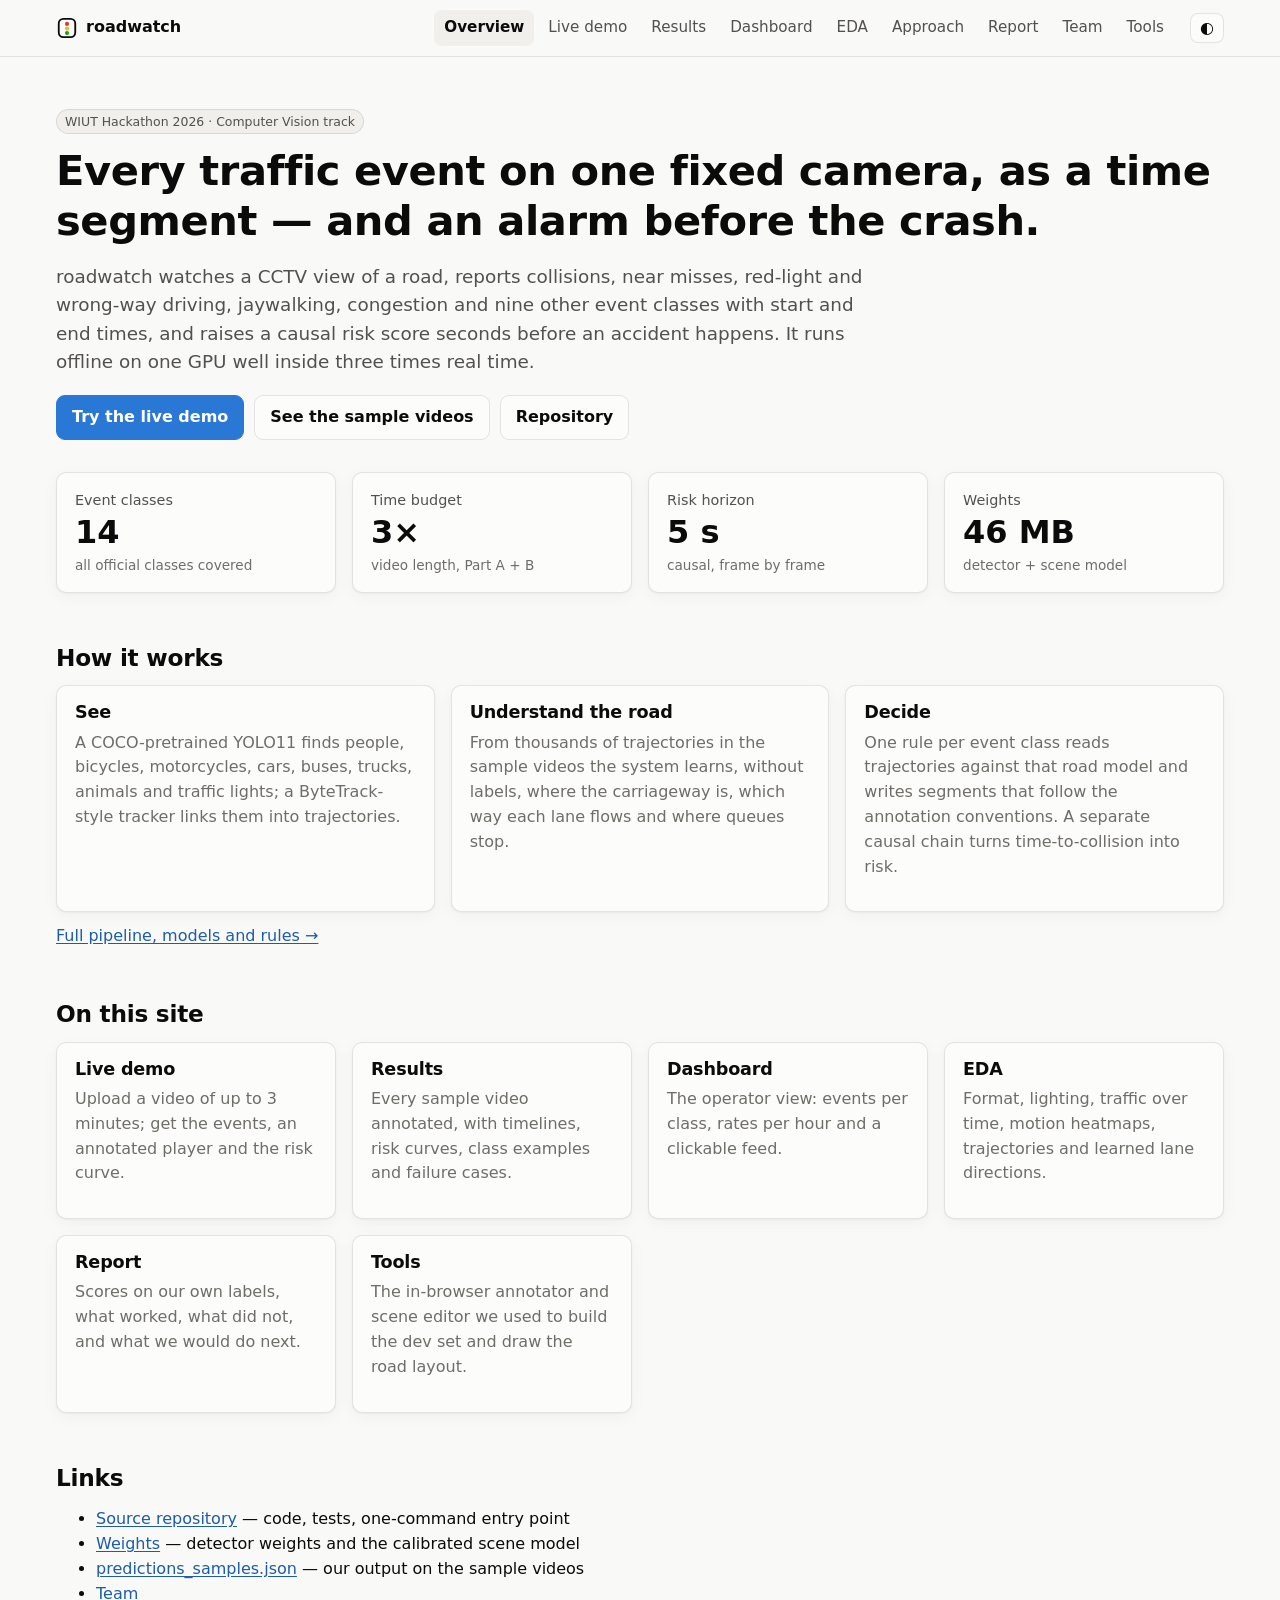
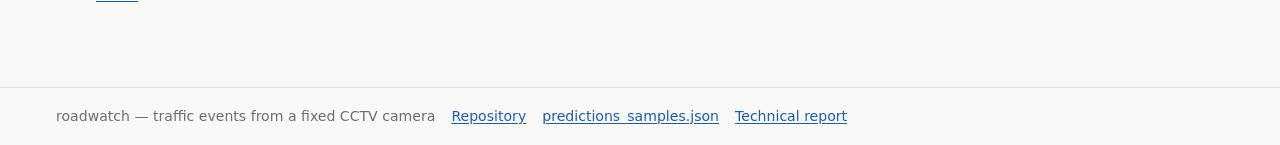
==== web/static/index.html @ 5e7b6d79 "Add website and live-demo backend, README and Dockerfiles - FastAPI app: static site + upload API wi" ====
<!doctype html>
<html lang="en">
<head>
  <meta charset="utf-8">
  <meta name="viewport" content="width=device-width, initial-scale=1">
  <title>roadwatch</title>
  <meta name="description" content="Traffic events from a fixed road camera: fourteen classes of incidents as time segments, plus an alarm before accidents.">
  <link rel="stylesheet" href="css/site.css">
</head>
<body>
<main>
  <section class="hero">
    <p class="pill">WIUT Hackathon 2026 · Computer Vision track</p>
    <h1>Every traffic event on one fixed camera, as a time segment — and an alarm before the crash.</h1>
    <p class="lead">roadwatch watches a CCTV view of a road, reports collisions, near misses, red-light and wrong-way
      driving, jaywalking, congestion and nine other event classes with start and end times, and raises a causal risk
      score seconds before an accident happens. It runs offline on one GPU well inside three times real time.</p>
    <div class="cta">
      <a class="btn primary" href="demo.html">Try the live demo</a>
      <a class="btn" href="results.html">See the sample videos</a>
      <a class="btn" href="https://github.com/retired-snowfall/some_shi">Repository</a>
    </div>
  </section>

  <div class="grid grid-4" id="tiles" style="margin-top:24px"></div>

  <h2>How it works</h2>
  <div class="grid grid-3">
    <div class="card"><h3>See</h3><p class="muted">A COCO-pretrained YOLO11 finds people, bicycles, motorcycles, cars, buses,
      trucks, animals and traffic lights; a ByteTrack-style tracker links them into trajectories.</p></div>
    <div class="card"><h3>Understand the road</h3><p class="muted">From thousands of trajectories in the sample videos the
      system learns, without labels, where the carriageway is, which way each lane flows and where queues stop.</p></div>
    <div class="card"><h3>Decide</h3><p class="muted">One rule per event class reads trajectories against that road model and
      writes segments that follow the annotation conventions. A separate causal chain turns time-to-collision into risk.</p></div>
  </div>
  <p style="margin-top:12px"><a href="approach.html">Full pipeline, models and rules →</a></p>

  <h2>On this site</h2>
  <div class="grid grid-3">
    <a class="card" href="demo.html" style="text-decoration:none;color:inherit"><h3>Live demo</h3><p class="muted">Upload a video of up to 3 minutes; get the events, an annotated player and the risk curve.</p></a>
    <a class="card" href="results.html" style="text-decoration:none;color:inherit"><h3>Results</h3><p class="muted">Every sample video annotated, with timelines, risk curves, class examples and failure cases.</p></a>
    <a class="card" href="dashboard.html" style="text-decoration:none;color:inherit"><h3>Dashboard</h3><p class="muted">The operator view: events per class, rates per hour and a clickable feed.</p></a>
    <a class="card" href="eda.html" style="text-decoration:none;color:inherit"><h3>EDA</h3><p class="muted">Format, lighting, traffic over time, motion heatmaps, trajectories and learned lane directions.</p></a>
    <a class="card" href="report.html" style="text-decoration:none;color:inherit"><h3>Report</h3><p class="muted">Scores on our own labels, what worked, what did not, and what we would do next.</p></a>
    <a class="card" href="tools.html" style="text-decoration:none;color:inherit"><h3>Tools</h3><p class="muted">The in-browser annotator and scene editor we used to build the dev set and draw the road layout.</p></a>
  </div>

  <h2>Links</h2>
  <ul>
    <li><a href="https://github.com/retired-snowfall/some_shi">Source repository</a> — code, tests, one-command entry point</li>
    <li><a href="https://github.com/retired-snowfall/some_shi/tree/main/weights">Weights</a> — detector weights and the calibrated scene model</li>
    <li><a href="data/predictions_samples.json">predictions_samples.json</a> — our output on the sample videos</li>
    <li><a href="team.html">Team</a></li>
  </ul>
</main>
<script type="module">
  import { chrome, el, getJSON } from "./js/common.js";
  chrome();
  const tile = (label, value, note) => el("div", { class: "card stat" }, el("div", { class: "label" }, label),
    el("div", { class: "value" }, value), el("div", { class: "note" }, note));
  const tiles = document.getElementById("tiles");
  tiles.replaceChildren(tile("Event classes", "14", "all official classes covered"),
    tile("Time budget", "3×", "video length, Part A + B"), tile("Risk horizon", "5 s", "causal, frame by frame"),
    tile("Weights", "46 MB", "detector + scene model"));
  getJSON("data/index.json").then((idx) => {
    const mins = idx.videos.reduce((a, v) => a + v.duration, 0) / 60;
    const n = idx.videos.reduce((a, v) => a + v.n_events, 0);
    const rt = Math.max(...idx.videos.map((v) => v.timings.realtime_factor));
    tiles.replaceChildren(tile("Sample video analysed", `${mins.toFixed(1)} min`, `${idx.videos.length} clips`),
      tile("Events found", String(n), "on the sample videos"),
      tile("Slowest video", `${rt.toFixed(2)}×`, `real time, Part A on ${idx.videos[0].timings.device.toUpperCase()}`),
      tile("Event classes", "14", "all official classes covered"));
  }).catch(() => {});
</script>
</body>
</html>
---- web/static/css/site.css ----
/* roadwatch site — shared tokens, layout and components. Light + dark (OS setting or toggle). */
:root {
  color-scheme: light;
  --page: #f9f9f7;
  --surface: #fcfcfb;
  --surface-2: #f0efec;
  --ink: #0b0b0b;
  --ink-2: #52514e;
  --muted: #6f6d68;
  --grid: #e1e0d9;
  --axis: #c3c2b7;
  --border: rgba(11, 11, 11, 0.10);
  --accent: #2a78d6;
  --accent-ink: #1c5cab;
  --fam-collision: #2a78d6;
  --fam-signal: #eb6834;
  --fam-manoeuvre: #1baf7a;
  --fam-pedestrian: #eda100;
  --fam-state: #e87ba4;
  --good: #0ca30c;
  --warning: #fab219;
  --critical: #d03b3b;
  --wash: rgba(42, 120, 214, 0.10);
  --radius: 10px;
  --shadow: 0 1px 2px rgba(0, 0, 0, 0.04), 0 4px 16px rgba(0, 0, 0, 0.04);
  --font: system-ui, -apple-system, "Segoe UI", Roboto, sans-serif;
  --mono: ui-monospace, "SF Mono", Menlo, Consolas, monospace;
}
@media (prefers-color-scheme: dark) {
  :root:not([data-theme="light"]) {
    color-scheme: dark;
    --page: #0d0d0d;
    --surface: #1a1a19;
    --surface-2: #232321;
    --ink: #ffffff;
    --ink-2: #c3c2b7;
    --muted: #9a988f;
    --grid: #2c2c2a;
    --axis: #383835;
    --border: rgba(255, 255, 255, 0.10);
    --accent: #3987e5;
    --accent-ink: #86b6ef;
    --fam-collision: #3987e5;
    --fam-signal: #d95926;
    --fam-manoeuvre: #199e70;
    --fam-pedestrian: #c98500;
    --fam-state: #d55181;
    --wash: rgba(57, 135, 229, 0.14);
    --shadow: none;
  }
}
:root[data-theme="dark"] {
  color-scheme: dark;
  --page: #0d0d0d;
  --surface: #1a1a19;
  --surface-2: #232321;
  --ink: #ffffff;
  --ink-2: #c3c2b7;
  --muted: #9a988f;
  --grid: #2c2c2a;
  --axis: #383835;
  --border: rgba(255, 255, 255, 0.10);
  --accent: #3987e5;
  --accent-ink: #86b6ef;
  --fam-collision: #3987e5;
  --fam-signal: #d95926;
  --fam-manoeuvre: #199e70;
  --fam-pedestrian: #c98500;
  --fam-state: #d55181;
  --wash: rgba(57, 135, 229, 0.14);
  --shadow: none;
}

* { box-sizing: border-box; }
html { -webkit-text-size-adjust: 100%; }
body {
  margin: 0;
  background: var(--page);
  color: var(--ink);
  font: 16px/1.55 var(--font);
}
a { color: var(--accent-ink); text-underline-offset: 2px; }
img, video { max-width: 100%; display: block; }
code, pre { font-family: var(--mono); font-size: 0.9em; }
pre { background: var(--surface-2); padding: 12px 14px; border-radius: 8px; overflow-x: auto; }
h1, h2, h3 { line-height: 1.2; letter-spacing: -0.01em; }
h1 { font-size: clamp(1.8rem, 4vw, 2.6rem); margin: 0 0 0.4em; }
h2 { font-size: 1.45rem; margin: 2.2em 0 0.6em; }
h3 { font-size: 1.1rem; margin: 1.4em 0 0.4em; }
p { margin: 0 0 1em; }
.lead { font-size: 1.15rem; color: var(--ink-2); max-width: 70ch; }
.muted { color: var(--muted); }
.small { font-size: 0.875rem; }
.num { font-variant-numeric: tabular-nums; }

/* ---------- header / nav */
.site-header {
  position: sticky; top: 0; z-index: 20;
  background: color-mix(in srgb, var(--page) 88%, transparent);
  backdrop-filter: blur(8px);
  border-bottom: 1px solid var(--border);
}
.nav {
  max-width: 1200px; margin: 0 auto; padding: 10px 16px;
  display: flex; align-items: center; gap: 16px;
}
.brand { font-weight: 700; color: var(--ink); text-decoration: none; display: flex; align-items: center; gap: 8px; }
.brand svg { width: 22px; height: 22px; }
.nav-links { display: flex; gap: 4px; flex-wrap: wrap; margin-left: auto; }
.nav-links a {
  color: var(--ink-2); text-decoration: none; padding: 6px 10px; border-radius: 8px; font-size: 0.95rem;
}
.nav-links a:hover { background: var(--surface-2); color: var(--ink); }
.nav-links a[aria-current="page"] { color: var(--ink); background: var(--surface-2); font-weight: 600; }
.theme-toggle, .menu-toggle {
  border: 1px solid var(--border); background: var(--surface); color: var(--ink);
  border-radius: 8px; padding: 6px 9px; cursor: pointer; font: inherit; line-height: 1;
}
.menu-toggle { display: none; margin-left: auto; }
@media (max-width: 860px) {
  .menu-toggle { display: inline-block; }
  .nav { flex-wrap: wrap; }
  .nav-links { display: none; width: 100%; flex-direction: column; margin: 0; }
  .nav-links.open { display: flex; }
}

/* ---------- layout */
main { max-width: 1200px; margin: 0 auto; padding: 28px 16px 64px; }
.grid { display: grid; gap: 16px; }
.grid-2 { grid-template-columns: repeat(auto-fit, minmax(320px, 1fr)); }
.grid-3 { grid-template-columns: repeat(auto-fit, minmax(240px, 1fr)); }
.grid-4 { grid-template-columns: repeat(auto-fit, minmax(150px, 1fr)); }
.card {
  background: var(--surface); border: 1px solid var(--border); border-radius: var(--radius);
  padding: 16px 18px; box-shadow: var(--shadow); min-width: 0;
}
.card h3 { margin-top: 0; }
.section-intro { max-width: 75ch; color: var(--ink-2); }
.hero { padding: 24px 0 8px; }
.hero .cta { display: flex; gap: 10px; flex-wrap: wrap; margin-top: 18px; }
.btn {
  display: inline-flex; align-items: center; gap: 8px; border-radius: 9px; padding: 9px 15px;
  font: inherit; font-weight: 600; text-decoration: none; cursor: pointer;
  border: 1px solid var(--border); background: var(--surface); color: var(--ink);
}
.btn.primary { background: var(--accent); border-color: var(--accent); color: #fff; }
.btn:disabled { opacity: 0.55; cursor: not-allowed; }
.pill {
  display: inline-block; font-size: 0.78rem; padding: 2px 8px; border-radius: 999px;
  background: var(--surface-2); color: var(--ink-2); border: 1px solid var(--border);
}

/* ---------- stat tiles */
.stat .label { color: var(--ink-2); font-size: 0.9rem; }
.stat .value { font-size: clamp(1.5rem, 4vw, 2rem); font-weight: 650; line-height: 1.1; margin-top: 4px; }
.stat .note { color: var(--muted); font-size: 0.85rem; margin-top: 4px; }

/* ---------- tables */
.table-wrap { overflow-x: auto; }
table { border-collapse: collapse; width: 100%; font-size: 0.93rem; }
th, td { text-align: left; padding: 7px 10px; border-bottom: 1px solid var(--grid); vertical-align: top; }
th { color: var(--ink-2); font-weight: 600; white-space: nowrap; }
td.num, th.num { text-align: right; font-variant-numeric: tabular-nums; }
table.kv th { white-space: normal; width: 45%; }
tr.clickable { cursor: pointer; }
tr.clickable:hover td { background: var(--surface-2); }

/* ---------- family swatches (identity is never colour alone: always beside a text label) */
.swatch { display: inline-block; width: 10px; height: 10px; border-radius: 3px; margin-right: 6px; vertical-align: 0; }
.fam-collision { background: var(--fam-collision); }
.fam-signal { background: var(--fam-signal); }
.fam-manoeuvre { background: var(--fam-manoeuvre); }
.fam-pedestrian { background: var(--fam-pedestrian); }
.fam-state { background: var(--fam-state); }
.legend { display: flex; flex-wrap: wrap; gap: 6px 16px; font-size: 0.85rem; color: var(--ink-2); margin: 6px 0; }

/* ---------- charts */
.chart { position: relative; width: 100%; }
.chart svg { display: block; width: 100%; height: auto; overflow: visible; }
.chart .gridline { stroke: var(--grid); stroke-width: 1; }
.chart .axis { stroke: var(--axis); stroke-width: 1; }
.chart .tick { fill: var(--muted); font-size: 11px; font-variant-numeric: tabular-nums; }
.chart .rowlabel { fill: var(--ink-2); font-size: 12px; }
.chart .threshold { stroke: var(--ink-2); stroke-width: 1; }
.chart .playhead { stroke: var(--ink); stroke-width: 1.5; }
.chart .crosshair { stroke: var(--axis); stroke-width: 1; }
.tooltip {
  position: absolute; pointer-events: none; z-index: 5; min-width: 120px;
  background: var(--surface); color: var(--ink); border: 1px solid var(--border);
  border-radius: 8px; padding: 7px 10px; font-size: 0.82rem; box-shadow: 0 4px 16px rgba(0,0,0,0.15);
  white-space: nowrap;
}
.tooltip .tt-title { font-weight: 600; margin-bottom: 2px; }
.tooltip .tt-row { color: var(--ink-2); }

/* ---------- viewer */
.viewer { display: grid; gap: 12px; }
.player { position: relative; background: #000; border-radius: var(--radius); overflow: hidden; }
.player video { width: 100%; height: auto; aspect-ratio: var(--ar, 16 / 9); }
.player canvas { position: absolute; inset: 0; width: 100%; height: 100%; pointer-events: none; }
.player-controls { display: flex; flex-wrap: wrap; gap: 8px 16px; align-items: center; font-size: 0.9rem; color: var(--ink-2); }
.player-controls label { display: inline-flex; gap: 6px; align-items: center; cursor: pointer; }
.now-events { min-height: 1.6em; display: flex; flex-wrap: wrap; gap: 6px; }
.now-events .pill { color: var(--ink); }
.tabs { display: flex; gap: 6px; flex-wrap: wrap; margin: 10px 0 14px; }
.tabs button {
  border: 1px solid var(--border); background: var(--surface); color: var(--ink-2); border-radius: 999px;
  padding: 5px 12px; cursor: pointer; font: inherit; font-size: 0.9rem;
}
.tabs button[aria-selected="true"] { background: var(--ink); color: var(--page); border-color: var(--ink); }

/* ---------- demo */
.dropzone {
  border: 2px dashed var(--axis); border-radius: var(--radius); padding: 28px 16px; text-align: center;
  background: var(--surface); cursor: pointer;
}
.dropzone.drag { border-color: var(--accent); background: var(--wash); }
.progress { height: 8px; border-radius: 999px; background: var(--surface-2); overflow: hidden; }
.progress > div { height: 100%; width: 0; background: var(--accent); transition: width 0.3s ease; }
.stages { display: flex; gap: 14px; flex-wrap: wrap; font-size: 0.88rem; color: var(--muted); margin-top: 8px; }
.stages .done { color: var(--ink-2); }
.stages .active { color: var(--ink); font-weight: 600; }
.error { color: var(--critical); }

/* ---------- pipeline diagram */
.diagram svg { width: 100%; height: auto; }
.diagram .box { fill: var(--surface); stroke: var(--axis); }
.diagram .box.learned { stroke: var(--accent); stroke-width: 2; }
.diagram .box.rule { stroke: var(--fam-signal); stroke-width: 2; }
.diagram text { fill: var(--ink); font-size: 13px; }
.diagram .sub { fill: var(--muted); font-size: 11px; }
.diagram .arrow { stroke: var(--ink-2); stroke-width: 1.5; fill: none; marker-end: url(#arrowhead); }

/* ---------- misc */
.figure { margin: 0; }
.figure figcaption { color: var(--muted); font-size: 0.85rem; margin-top: 6px; }
.figure img { border-radius: 8px; border: 1px solid var(--border); }
.team-card .role { color: var(--ink-2); font-size: 0.92rem; }
.team-card .links { display: flex; gap: 10px; flex-wrap: wrap; font-size: 0.9rem; margin-top: 8px; }
.avatar {
  width: 56px; height: 56px; border-radius: 50%; background: var(--surface-2); display: grid; place-items: center;
  font-weight: 700; color: var(--ink-2); font-size: 1.2rem; margin-bottom: 10px;
}
.callout { border-left: 3px solid var(--accent); padding: 8px 14px; background: var(--surface); border-radius: 0 8px 8px 0; }
.site-footer { border-top: 1px solid var(--border); color: var(--muted); font-size: 0.88rem; }
.site-footer .inner { max-width: 1200px; margin: 0 auto; padding: 18px 16px; display: flex; gap: 16px; flex-wrap: wrap; }
.empty { padding: 24px; text-align: center; color: var(--muted); border: 1px dashed var(--axis); border-radius: var(--radius); }
kbd { font-family: var(--mono); font-size: 0.8em; border: 1px solid var(--axis); border-bottom-width: 2px; border-radius: 4px; padding: 0 4px; }
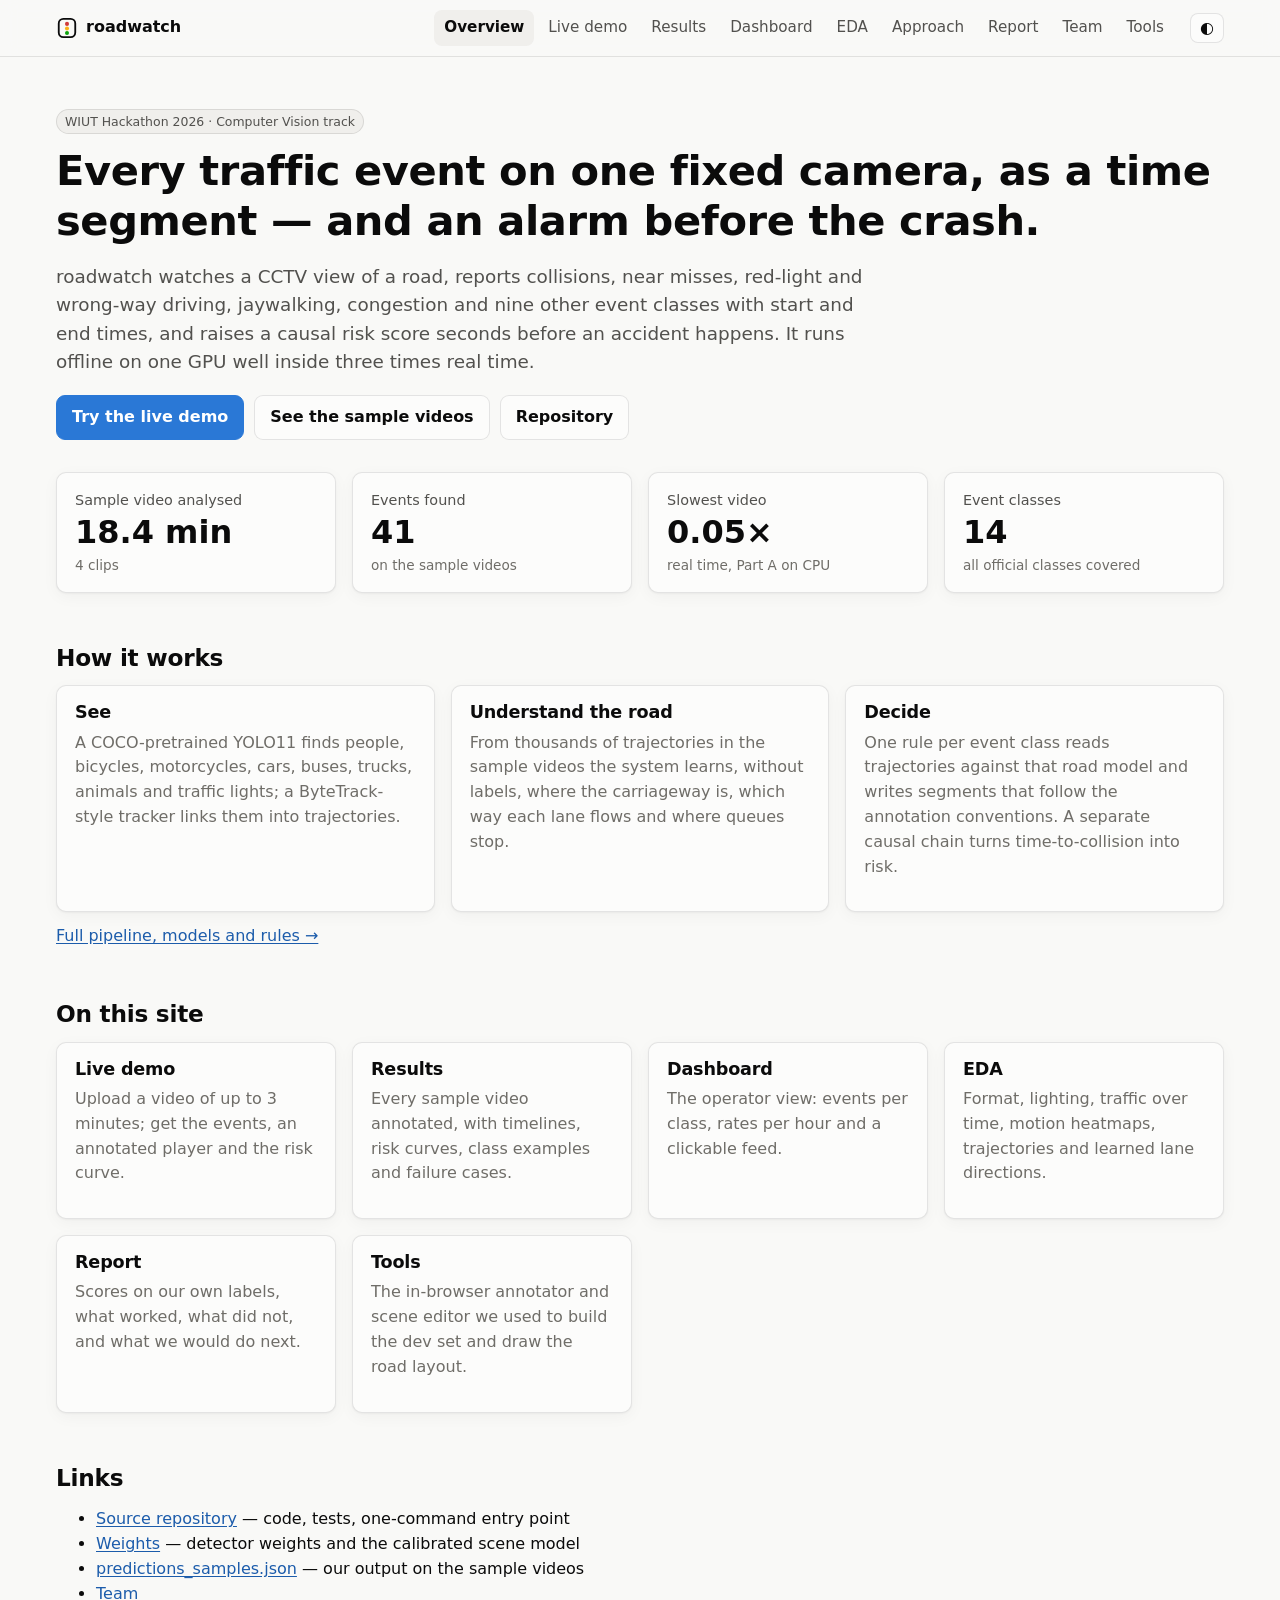
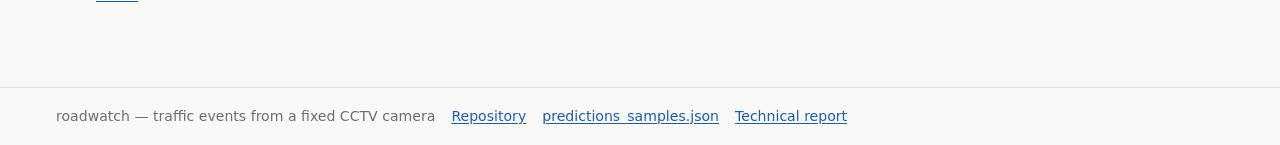
==== commit 59c7c01e: "Links follow the renamed repository (retired-snowfall/roadwatch) and Space (roadwatchWiut/roadwatch)" ====
--- a/web/static/index.html
+++ b/web/static/index.html
@@ -18,7 +18,7 @@
     <div class="cta">
       <a class="btn primary" href="demo.html">Try the live demo</a>
       <a class="btn" href="results.html">See the sample videos</a>
-      <a class="btn" href="https://github.com/retired-snowfall/some_shi">Repository</a>
+      <a class="btn" href="https://github.com/retired-snowfall/roadwatch">Repository</a>
     </div>
   </section>
 
@@ -47,8 +47,8 @@
 
   <h2>Links</h2>
   <ul>
-    <li><a href="https://github.com/retired-snowfall/some_shi">Source repository</a> — code, tests, one-command entry point</li>
-    <li><a href="https://github.com/retired-snowfall/some_shi/tree/main/weights">Weights</a> — detector weights and the calibrated scene model</li>
+    <li><a href="https://github.com/retired-snowfall/roadwatch">Source repository</a> — code, tests, one-command entry point</li>
+    <li><a href="https://github.com/retired-snowfall/roadwatch/tree/main/weights">Weights</a> — detector weights and the calibrated scene model</li>
     <li><a href="data/predictions_samples.json">predictions_samples.json</a> — our output on the sample videos</li>
     <li><a href="team.html">Team</a></li>
   </ul>
--- a/web/static/css/site.css
+++ b/web/static/css/site.css
@@ -72,6 +72,7 @@
 }
 
 * { box-sizing: border-box; }
+[hidden] { display: none !important; }
 html { -webkit-text-size-adjust: 100%; }
 body {
   margin: 0;
